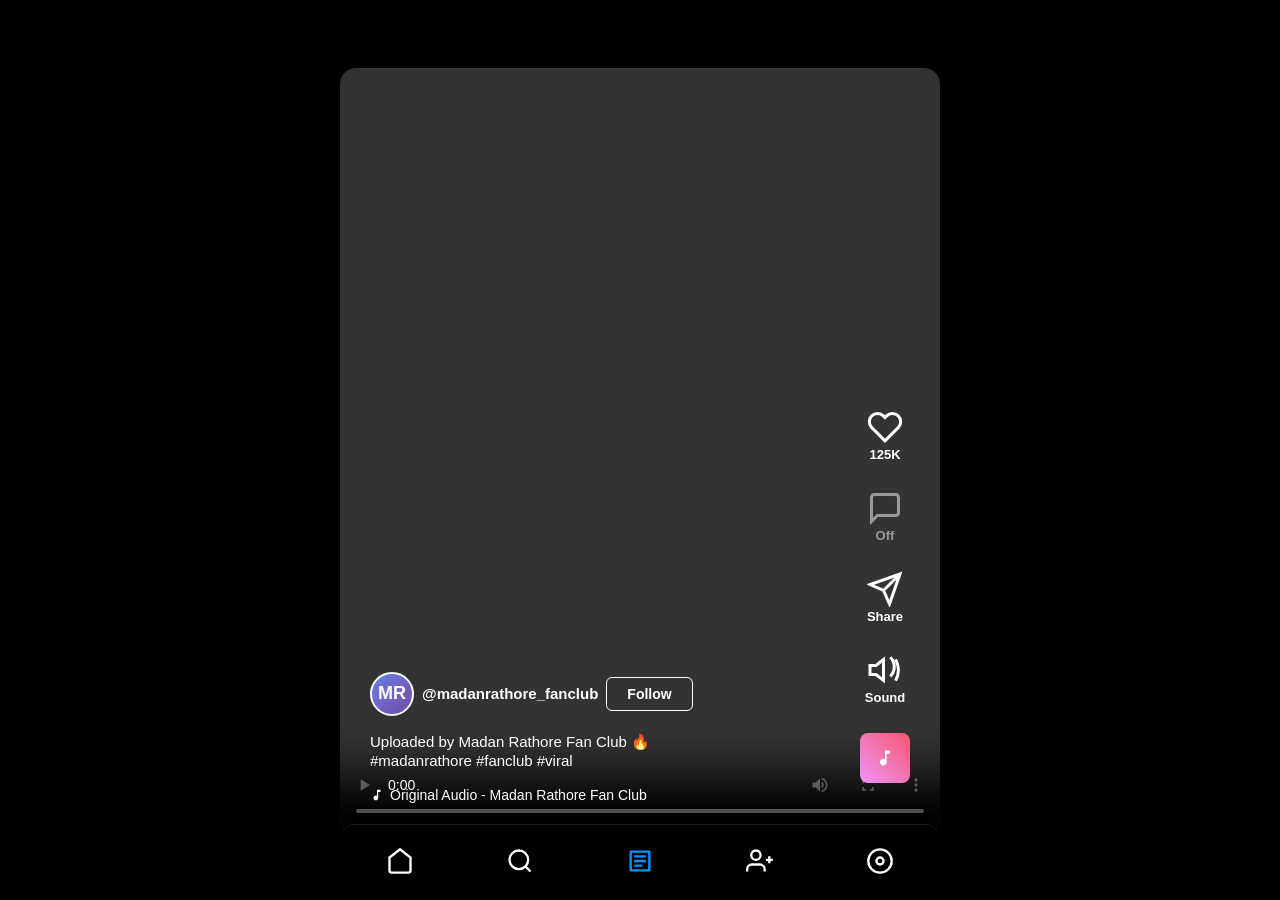
==== index.html @ 6d14d00e "Fix reel visibility - add controls attribute and improve video display" ====
<!doctype html>
<html lang="en">
  <head>
    <meta charset="UTF-8" />
    <meta
      name="viewport"
      content="width=device-width, initial-scale=1.0, maximum-scale=1.0, user-scalable=no, viewport-fit=cover"
    />
    <meta name="apple-mobile-web-app-capable" content="yes" />
    <meta name="mobile-web-app-capable" content="yes" />
    <title>Instagram Reels</title>
    <link rel="stylesheet" href="styles.css" />
  </head>
  <body>
    <div class="reels-container">
      <!-- Reel 1 -->
      <div class="reel">
        <div class="reel-video">
          <video id="reel-video" class="video-player" playsinline loop controls>
            <source src="video-viral.mp4" type="video/mp4" />
            Your browser does not support the video tag.
          </video>
        </div>

        <div class="reel-overlay">
          <div class="reel-info">
            <div class="user-info">
              <div
                class="user-avatar"
                style="
                  background: linear-gradient(135deg, #667eea 0%, #764ba2 100%);
                  display: flex;
                  align-items: center;
                  justify-content: center;
                  font-size: 18px;
                  font-weight: bold;
                "
              >
                MR
              </div>
              <span class="username">@madanrathore_fanclub</span>
              <button class="follow-btn">Follow</button>
            </div>
            <p class="reel-description">
              Uploaded by Madan Rathore Fan Club 🔥 #madanrathore #fanclub
              #viral
            </p>
            <div class="audio-info">
              <svg class="music-icon" viewBox="0 0 24 24" fill="currentColor">
                <path
                  d="M12 3v10.55c-.59-.34-1.27-.55-2-.55-2.21 0-4 1.79-4 4s1.79 4 4 4 4-1.79 4-4V7h4V3h-6z"
                />
              </svg>
              <span class="audio-text"
                >Original Audio - Madan Rathore Fan Club</span
              >
            </div>
          </div>

          <div class="reel-actions">
            <button class="action-btn" id="like-btn">
              <svg
                viewBox="0 0 24 24"
                fill="none"
                stroke="currentColor"
                stroke-width="2"
              >
                <path
                  d="M20.84 4.61a5.5 5.5 0 0 0-7.78 0L12 5.67l-1.06-1.06a5.5 5.5 0 0 0-7.78 7.78l1.06 1.06L12 21.23l7.78-7.78 1.06-1.06a5.5 5.5 0 0 0 0-7.78z"
                />
              </svg>
              <span id="like-count">125000</span>
            </button>

            <button
              class="action-btn"
              style="opacity: 0.5; cursor: not-allowed"
            >
              <svg
                viewBox="0 0 24 24"
                fill="none"
                stroke="currentColor"
                stroke-width="2"
              >
                <path
                  d="M21 15a2 2 0 0 1-2 2H7l-4 4V5a2 2 0 0 1 2-2h14a2 2 0 0 1 2 2z"
                />
              </svg>
              <span>Off</span>
            </button>

            <button class="action-btn">
              <svg
                viewBox="0 0 24 24"
                fill="none"
                stroke="currentColor"
                stroke-width="2"
              >
                <path d="M22 2L11 13M22 2l-7 20-4-9-9-4 20-7z" />
              </svg>
              <span>Share</span>
            </button>

            <button class="action-btn" id="sound-btn">
              <svg
                viewBox="0 0 24 24"
                fill="none"
                stroke="currentColor"
                stroke-width="2"
              >
                <polygon points="11 5 6 9 2 9 2 15 6 15 11 19 11 5"></polygon>
                <path d="M15.54 3.54a9 9 0 0 1 0 12.72M19.07 4.93a15 15 0 0 1 0 14.14"></path>
              </svg>
              <span>Sound</span>
            </button>

            <div
              class="audio-thumbnail"
              style="
                background: linear-gradient(45deg, #f093fb 0%, #f5576c 100%);
                display: flex;
                align-items: center;
                justify-content: center;
              "
            >
              <svg
                viewBox="0 0 24 24"
                fill="white"
                style="width: 20px; height: 20px"
              >
                <path
                  d="M12 3v10.55c-.59-.34-1.27-.55-2-.55-2.21 0-4 1.79-4 4s1.79 4 4 4 4-1.79 4-4V7h4V3h-6z"
                />
              </svg>
            </div>
          </div>
        </div>
      </div>
    </div>

    <!-- Bottom Navigation -->
    <nav class="bottom-nav">
      <button class="nav-btn">
        <svg
          viewBox="0 0 24 24"
          fill="none"
          stroke="currentColor"
          stroke-width="2"
        >
          <path d="M3 9l9-7 9 7v11a2 2 0 0 1-2 2H5a2 2 0 0 1-2-2z" />
        </svg>
      </button>
      <button class="nav-btn">
        <svg
          viewBox="0 0 24 24"
          fill="none"
          stroke="currentColor"
          stroke-width="2"
        >
          <circle cx="11" cy="11" r="8" />
          <path d="m21 21-4.35-4.35" />
        </svg>
      </button>
      <button class="nav-btn active">
        <svg viewBox="0 0 24 24" fill="currentColor">
          <path
            d="M4 3h16a1 1 0 0 1 1 1v16a1 1 0 0 1-1 1H4a1 1 0 0 1-1-1V4a1 1 0 0 1 1-1zm1 2v14h14V5H5zm2 2h10v2H7V7zm0 4h10v2H7v-2zm0 4h7v2H7v-2z"
          />
        </svg>
      </button>
      <button class="nav-btn">
        <svg
          viewBox="0 0 24 24"
          fill="none"
          stroke="currentColor"
          stroke-width="2"
        >
          <path d="M16 21v-2a4 4 0 0 0-4-4H5a4 4 0 0 0-4 4v2" />
          <circle cx="8.5" cy="7" r="4" />
          <path d="M20 8v6M23 11h-6" />
        </svg>
      </button>
      <button class="nav-btn">
        <svg
          viewBox="0 0 24 24"
          fill="none"
          stroke="currentColor"
          stroke-width="2"
        >
          <circle cx="12" cy="12" r="10" />
          <circle cx="12" cy="12" r="3" />
        </svg>
      </button>
    </nav>

    <script>
      // Like functionality with localStorage persistence
      const likeBtn = document.getElementById("like-btn");
      const likeCountSpan = document.getElementById("like-count");
      const soundBtn = document.getElementById("sound-btn");

      // Initial like count
      const INITIAL_LIKES = 125000;

      // Check if user has already liked (persists across browser sessions)
      let hasLiked = localStorage.getItem("hasLiked") === "true";
      let currentLikes =
        parseInt(localStorage.getItem("likeCount")) || INITIAL_LIKES;

      // Sound state
      let isMuted = localStorage.getItem("videoMuted") === "true";

      // Format number with K suffix
      function formatCount(count) {
        if (count >= 1000) {
          return (count / 1000).toFixed(1).replace(/\.0$/, "") + "K";
        }
        return count.toString();
      }

      // Update UI
      function updateLikeUI() {
        likeCountSpan.textContent = formatCount(currentLikes);

        if (hasLiked) {
          // Liked state - filled heart
          likeBtn.querySelector("svg").innerHTML =
            '<path fill="red" stroke="red" d="M20.84 4.61a5.5 5.5 0 0 0-7.78 0L12 5.67l-1.06-1.06a5.5 5.5 0 0 0-7.78 7.78l1.06 1.06L12 21.23l7.78-7.78 1.06-1.06a5.5 5.5 0 0 0 0-7.78z"/>';
          likeBtn.classList.add("liked");
        }
      }

      // Update sound UI
      function updateSoundUI() {
        if (isMuted) {
          soundBtn.style.opacity = "0.5";
          soundBtn.querySelector("span").textContent = "Muted";
        } else {
          soundBtn.style.opacity = "1";
          soundBtn.querySelector("span").textContent = "Sound";
        }
      }

      // Initialize on page load
      updateLikeUI();
      updateSoundUI();

      // Video autoplay on load
      const video = document.getElementById("reel-video");

      // Set initial mute state
      video.muted = isMuted;

      // Play video when page loads
      video.play().catch((err) => {
        console.log("Autoplay prevented:", err);
      });

      // Toggle play/pause on video click
      video.addEventListener("click", function (e) {
        if (e.target.tagName !== "BUTTON") {
          if (video.paused) {
            video.play();
          } else {
            video.pause();
          }
        }
      });

      // Sound button click handler
      soundBtn.addEventListener("click", function (e) {
        e.stopPropagation();
        isMuted = !isMuted;
        video.muted = isMuted;
        localStorage.setItem("videoMuted", isMuted ? "true" : "false");
        updateSoundUI();
      });

      // Like button click handler
      likeBtn.addEventListener("click", function () {
        if (!hasLiked) {
          // Like the video
          hasLiked = true;
          currentLikes++;

          // Save to localStorage (persists even after closing browser)
          localStorage.setItem("hasLiked", "true");
          localStorage.setItem("likeCount", currentLikes.toString());

          // Update UI with filled heart
          likeBtn.querySelector("svg").innerHTML =
            '<path fill="red" stroke="red" d="M20.84 4.61a5.5 5.5 0 0 0-7.78 0L12 5.67l-1.06-1.06a5.5 5.5 0 0 0-7.78 7.78l1.06 1.06L12 21.23l7.78-7.78 1.06-1.06a5.5 5.5 0 0 0 0-7.78z"/>';
          likeBtn.classList.add("liked");
          likeCountSpan.textContent = formatCount(currentLikes);

          // Add animation
          likeBtn.style.transform = "scale(1.2)";
          setTimeout(() => {
            likeBtn.style.transform = "scale(1)";
          }, 200);
        } else {
          // Unlike the video (remove only their own like)
          hasLiked = false;
          currentLikes--;

          // Update localStorage
          localStorage.setItem("hasLiked", "false");
          localStorage.setItem("likeCount", currentLikes.toString());

          // Update UI with empty heart
          likeBtn.querySelector("svg").innerHTML =
            '<path fill="none" stroke="currentColor" d="M20.84 4.61a5.5 5.5 0 0 0-7.78 0L12 5.67l-1.06-1.06a5.5 5.5 0 0 0-7.78 7.78l1.06 1.06L12 21.23l7.78-7.78 1.06-1.06a5.5 5.5 0 0 0 0-7.78z"/>';
          likeBtn.classList.remove("liked");
          likeCountSpan.textContent = formatCount(currentLikes);

          // Add animation
          likeBtn.style.transform = "scale(0.9)";
          setTimeout(() => {
            likeBtn.style.transform = "scale(1)";
          }, 200);
        }
      });
    </script>
  </body>
</html>
---- styles.css ----
* {
    margin: 0;
    padding: 0;
    box-sizing: border-box;
}

body {
    font-family: -apple-system, BlinkMacSystemFont, 'Segoe UI', Roboto, Helvetica, Arial, sans-serif;
    background-color: #000;
    color: #fff;
    overflow-x: hidden;
    /* Prevent pull-to-refresh on mobile */
    overscroll-behavior-y: none;
}

/* Reels Container */
.reels-container {
    width: 100%;
    height: 100vh;
    overflow-y: scroll;
    scroll-snap-type: y mandatory;
    -webkit-overflow-scrolling: touch;
    scrollbar-width: none; /* Firefox */
}

.reels-container::-webkit-scrollbar {
    display: none; /* Chrome, Safari, Opera */
}

/* Individual Reel */
.reel {
    position: relative;
    width: 100%;
    height: 100vh;
    scroll-snap-align: start;
    display: flex;
    align-items: center;
    justify-content: center;
    background-color: #000;
}

/* Video Container */
.reel-video {
    width: 100%;
    height: 100%;
    display: flex;
    align-items: center;
    justify-content: center;
}

.video-player {
    width: 100%;
    height: 100%;
    object-fit: cover;
}

.video-placeholder {
    width: 100%;
    height: 100%;
    display: flex;
    align-items: center;
    justify-content: center;
    background: linear-gradient(135deg, #667eea 0%, #764ba2 100%);
    font-size: 2rem;
    font-weight: bold;
}

/* Overlay */
.reel-overlay {
    position: absolute;
    top: 0;
    left: 0;
    width: 100%;
    height: 100%;
    display: flex;
    justify-content: space-between;
    padding: 12px;
    padding-bottom: 80px; /* Space for bottom nav on mobile */
    pointer-events: none;
}

.reel-overlay > * {
    pointer-events: all;
}

/* Reel Info (Left Side) */
.reel-info {
    display: flex;
    flex-direction: column;
    justify-content: flex-end;
    flex: 1;
    padding-right: 60px;
    gap: 10px;
    max-width: calc(100% - 70px); /* Prevent overflow into actions */
}

.user-info {
    display: flex;
    align-items: center;
    gap: 8px;
    flex-wrap: wrap;
}

.user-avatar {
    width: 32px;
    height: 32px;
    border-radius: 50%;
    border: 2px solid #fff;
    object-fit: cover;
    flex-shrink: 0;
}

.username {
    font-weight: 600;
    font-size: 13px;
    white-space: nowrap;
    overflow: hidden;
    text-overflow: ellipsis;
    max-width: 150px;
}

.follow-btn {
    padding: 5px 12px;
    background-color: transparent;
    color: #fff;
    border: 1px solid #fff;
    border-radius: 6px;
    font-weight: 600;
    font-size: 12px;
    cursor: pointer;
    transition: all 0.2s;
    white-space: nowrap;
    flex-shrink: 0;
}

.follow-btn:hover {
    background-color: #fff;
    color: #000;
}

.reel-description {
    font-size: 13px;
    line-height: 1.3;
    max-width: 100%;
    overflow: hidden;
    text-overflow: ellipsis;
    display: -webkit-box;
    -webkit-line-clamp: 2;
    -webkit-box-orient: vertical;
    word-break: break-word;
}

.audio-info {
    display: flex;
    align-items: center;
    gap: 6px;
    font-size: 12px;
    overflow: hidden;
}

.music-icon {
    width: 14px;
    height: 14px;
    flex-shrink: 0;
}

.audio-text {
    white-space: nowrap;
    overflow: hidden;
    text-overflow: ellipsis;
    max-width: 100%;
}

/* Reel Actions (Right Side) */
.reel-actions {
    display: flex;
    flex-direction: column;
    justify-content: flex-end;
    align-items: center;
    gap: 20px;
    padding-bottom: 10px;
}

.action-btn {
    background: none;
    border: none;
    color: #fff;
    cursor: pointer;
    display: flex;
    flex-direction: column;
    align-items: center;
    gap: 2px;
    transition: transform 0.2s;
    -webkit-tap-highlight-color: transparent;
}

.action-btn:hover {
    transform: scale(1.1);
}

.action-btn svg {
    width: 26px;
    height: 26px;
}

.action-btn span {
    font-size: 11px;
    font-weight: 600;
}

.audio-thumbnail {
    width: 36px;
    height: 36px;
    border-radius: 8px;
    overflow: hidden;
    animation: spin 3s linear infinite;
}

.audio-thumbnail img {
    width: 100%;
    height: 100%;
    object-fit: cover;
}

@keyframes spin {
    from {
        transform: rotate(0deg);
    }
    to {
        transform: rotate(360deg);
    }
}

/* Bottom Navigation */
.bottom-nav {
    position: fixed;
    bottom: 0;
    left: 0;
    width: 100%;
    background-color: rgba(0, 0, 0, 0.9);
    backdrop-filter: blur(10px);
    display: flex;
    justify-content: space-around;
    padding: 8px 0;
    padding-bottom: max(8px, env(safe-area-inset-bottom)); /* iOS notch support */
    border-top: 1px solid rgba(255, 255, 255, 0.1);
    z-index: 1000;
}

.nav-btn {
    background: none;
    border: none;
    color: #fff;
    cursor: pointer;
    padding: 6px;
    transition: opacity 0.2s;
    -webkit-tap-highlight-color: transparent;
}

.nav-btn:hover {
    opacity: 0.7;
}

.nav-btn.active {
    color: #0095f6;
}

.nav-btn svg {
    width: 22px;
    height: 22px;
}

/* Small Mobile Devices (up to 360px) */
@media (max-width: 360px) {
    .reel-overlay {
        padding: 10px;
        padding-bottom: 70px;
    }
    
    .reel-info {
        padding-right: 50px;
        gap: 8px;
    }
    
    .user-avatar {
        width: 28px;
        height: 28px;
    }
    
    .username {
        font-size: 12px;
        max-width: 120px;
    }
    
    .follow-btn {
        padding: 4px 10px;
        font-size: 11px;
    }
    
    .reel-description {
        font-size: 12px;
        -webkit-line-clamp: 2;
    }
    
    .audio-info {
        font-size: 11px;
    }
    
    .action-btn svg {
        width: 24px;
        height: 24px;
    }
    
    .action-btn span {
        font-size: 10px;
    }
    
    .reel-actions {
        gap: 16px;
    }
    
    .audio-thumbnail {
        width: 32px;
        height: 32px;
    }
    
    .nav-btn svg {
        width: 20px;
        height: 20px;
    }
}

/* Medium Mobile Devices (361px - 480px) */
@media (min-width: 361px) and (max-width: 480px) {
    .reel-info {
        gap: 10px;
    }
    
    .username {
        max-width: 160px;
    }
}

/* Large Mobile Devices / Small Tablets (481px - 767px) */
@media (min-width: 481px) and (max-width: 767px) {
    .reel-overlay {
        padding: 16px;
        padding-bottom: 85px;
    }
    
    .reel-info {
        padding-right: 70px;
        gap: 12px;
    }
    
    .user-avatar {
        width: 36px;
        height: 36px;
    }
    
    .username {
        font-size: 14px;
        max-width: 200px;
    }
    
    .follow-btn {
        padding: 6px 14px;
        font-size: 13px;
    }
    
    .reel-description {
        font-size: 14px;
        -webkit-line-clamp: 3;
    }
    
    .audio-info {
        font-size: 13px;
    }
    
    .music-icon {
        width: 16px;
        height: 16px;
    }
    
    .action-btn svg {
        width: 28px;
        height: 28px;
    }
    
    .action-btn span {
        font-size: 12px;
    }
    
    .reel-actions {
        gap: 22px;
    }
    
    .audio-thumbnail {
        width: 40px;
        height: 40px;
    }
    
    .bottom-nav {
        padding: 10px 0;
        padding-bottom: max(10px, env(safe-area-inset-bottom));
    }
    
    .nav-btn svg {
        width: 24px;
        height: 24px;
    }
}

/* Tablet Styles */
@media (min-width: 768px) {
    .reels-container {
        display: flex;
        justify-content: center;
        align-items: center;
        padding: 20px;
    }
    
    .reel {
        max-width: 500px;
        max-height: 90vh;
        border-radius: 12px;
        overflow: hidden;
        box-shadow: 0 10px 40px rgba(0, 0, 0, 0.5);
    }
    
    .video-placeholder {
        border-radius: 12px;
    }
    
    .reel-overlay {
        padding: 20px;
        padding-bottom: 20px;
    }
    
    .reel-info {
        padding-right: 100px;
        gap: 14px;
    }
    
    .user-avatar {
        width: 40px;
        height: 40px;
    }
    
    .username {
        font-size: 14px;
        max-width: 250px;
    }
    
    .follow-btn {
        padding: 6px 16px;
        font-size: 13px;
    }
    
    .reel-description {
        font-size: 14px;
        -webkit-line-clamp: 3;
    }
    
    .action-btn svg {
        width: 32px;
        height: 32px;
    }
    
    .action-btn span {
        font-size: 12px;
    }
    
    .reel-actions {
        gap: 24px;
        padding-bottom: 20px;
    }
    
    .audio-thumbnail {
        width: 50px;
        height: 50px;
    }
}

/* Desktop Styles */
@media (min-width: 1024px) {
    .reels-container {
        padding: 40px;
    }
    
    .reel {
        max-width: 600px;
        max-height: 85vh;
        border-radius: 16px;
    }
    
    .video-placeholder {
        border-radius: 16px;
        font-size: 3rem;
    }
    
    .reel-overlay {
        padding: 30px;
    }
    
    .reel-info {
        padding-right: 120px;
        gap: 16px;
    }
    
    .user-avatar {
        width: 44px;
        height: 44px;
    }
    
    .username {
        font-size: 15px;
    }
    
    .follow-btn {
        padding: 8px 20px;
        font-size: 14px;
    }
    
    .reel-description {
        font-size: 15px;
        max-width: 450px;
    }
    
    .audio-info {
        font-size: 14px;
    }
    
    .audio-text {
        max-width: 300px;
    }
    
    .action-btn svg {
        width: 36px;
        height: 36px;
    }
    
    .action-btn span {
        font-size: 13px;
    }
    
    .reel-actions {
        gap: 28px;
    }
    
    .bottom-nav {
        padding: 16px 0;
        max-width: 600px;
        left: 50%;
        transform: translateX(-50%);
        border-radius: 16px 16px 0 0;
    }
    
    .nav-btn svg {
        width: 28px;
        height: 28px;
    }
}

/* Large Desktop */
@media (min-width: 1440px) {
    .reel {
        max-width: 700px;
    }
    
    .reel-description {
        max-width: 500px;
    }
}

/* Touch Interactions for Mobile */
@media (hover: none) and (pointer: coarse) {
    /* Improve touch targets */
    .action-btn {
        min-width: 44px;
        min-height: 44px;
    }
    
    .nav-btn {
        min-width: 44px;
        min-height: 44px;
    }
    
    .follow-btn {
        min-height: 32px;
    }
    
    .action-btn:active {
        transform: scale(0.95);
    }
    
    .action-btn {
        transition: transform 0.2s;
    }
    
    .action-btn.liked svg {
        filter: drop-shadow(0 0 8px rgba(255, 0, 0, 0.5));
    }
    
    .follow-btn:active {
        opacity: 0.8;
    }
    
    .nav-btn:active {
        opacity: 0.5;
    }
}

/* Accessibility */
@media (prefers-reduced-motion: reduce) {
    .audio-thumbnail {
        animation: none;
    }
    
    .action-btn:hover,
    .action-btn:active {
        transform: none;
    }
}

/* Dark Mode Enhancement */
@media (prefers-color-scheme: dark) {
    .bottom-nav {
        background-color: rgba(0, 0, 0, 0.95);
    }
}

/* Print Styles */
@media print {
    .bottom-nav,
    .reel-actions {
        display: none;
    }
}
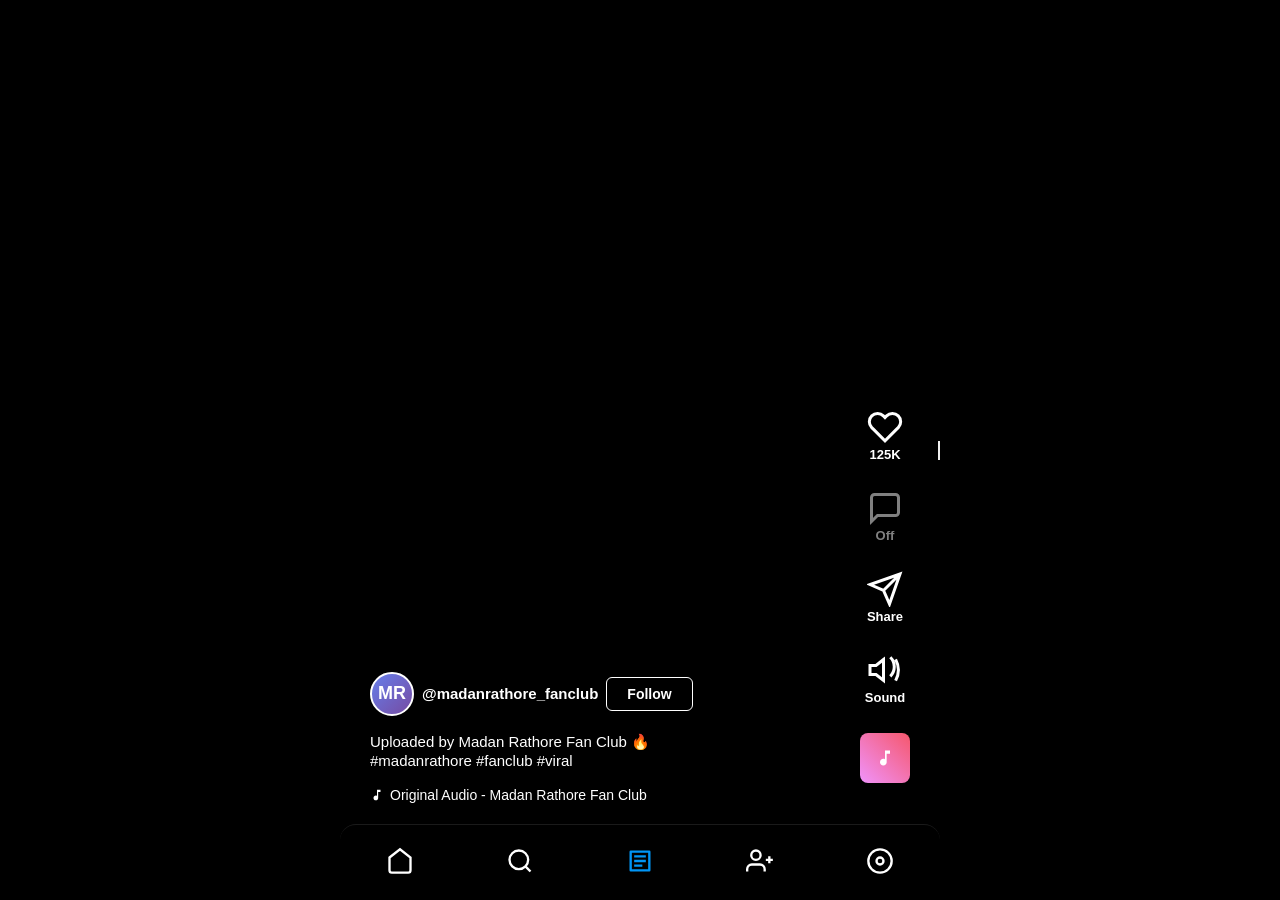
==== commit edae84ea: "Remove default video controls - implement Instagram-style play/pause overlay button" ====
--- a/index.html
+++ b/index.html
@@ -16,10 +16,18 @@
       <!-- Reel 1 -->
       <div class="reel">
         <div class="reel-video">
-          <video id="reel-video" class="video-player" playsinline loop controls>
+          <video id="reel-video" class="video-player" playsinline loop>
             <source src="video-viral.mp4" type="video/mp4" />
             Your browser does not support the video tag.
           </video>
+          <!-- Play/Pause Overlay Button -->
+          <div class="video-controls-overlay" id="videoControlsOverlay">
+            <button class="play-pause-btn" id="playPauseBtn">
+              <svg viewBox="0 0 24 24" fill="white">
+                <polygon points="5 3 19 12 5 21 5 3"></polygon>
+              </svg>
+            </button>
+          </div>
         </div>
 
         <div class="reel-overlay">
@@ -198,6 +206,8 @@
       const likeBtn = document.getElementById("like-btn");
       const likeCountSpan = document.getElementById("like-count");
       const soundBtn = document.getElementById("sound-btn");
+      const playPauseBtn = document.getElementById("playPauseBtn");
+      const videoControlsOverlay = document.getElementById("videoControlsOverlay");
 
       // Initial like count
       const INITIAL_LIKES = 125000;
@@ -241,6 +251,15 @@
         }
       }
 
+      // Update play/pause button
+      function updatePlayPauseBtn() {
+        if (video.paused) {
+          playPauseBtn.innerHTML = '<svg viewBox="0 0 24 24" fill="white"><polygon points="5 3 19 12 5 21 5 3"></polygon></svg>';
+        } else {
+          playPauseBtn.innerHTML = '<svg viewBox="0 0 24 24" fill="white"><rect x="6" y="4" width="4" height="16"></rect><rect x="14" y="4" width="4" height="16"></rect></svg>';
+        }
+      }
+
       // Initialize on page load
       updateLikeUI();
       updateSoundUI();
@@ -256,14 +275,38 @@
         console.log("Autoplay prevented:", err);
       });
 
-      // Toggle play/pause on video click
+      // Update button when video plays/pauses
+      video.addEventListener("play", updatePlayPauseBtn);
+      video.addEventListener("pause", updatePlayPauseBtn);
+
+      // Hide play button when video is playing
+      video.addEventListener("play", () => {
+        videoControlsOverlay.style.opacity = "0";
+        videoControlsOverlay.style.pointerEvents = "none";
+      });
+
+      // Show play button when video is paused
+      video.addEventListener("pause", () => {
+        videoControlsOverlay.style.opacity = "1";
+        videoControlsOverlay.style.pointerEvents = "all";
+      });
+
+      // Play/Pause button click
+      playPauseBtn.addEventListener("click", function (e) {
+        e.stopPropagation();
+        if (video.paused) {
+          video.play();
+        } else {
+          video.pause();
+        }
+      });
+
+      // Click on video to play/pause
       video.addEventListener("click", function (e) {
-        if (e.target.tagName !== "BUTTON") {
-          if (video.paused) {
-            video.play();
-          } else {
-            video.pause();
-          }
+        if (video.paused) {
+          video.play();
+        } else {
+          video.pause();
         }
       });
 
@@ -320,6 +363,9 @@
           }, 200);
         }
       });
+
+      // Initialize play/pause button state
+      updatePlayPauseBtn();
     </script>
   </body>
 </html>
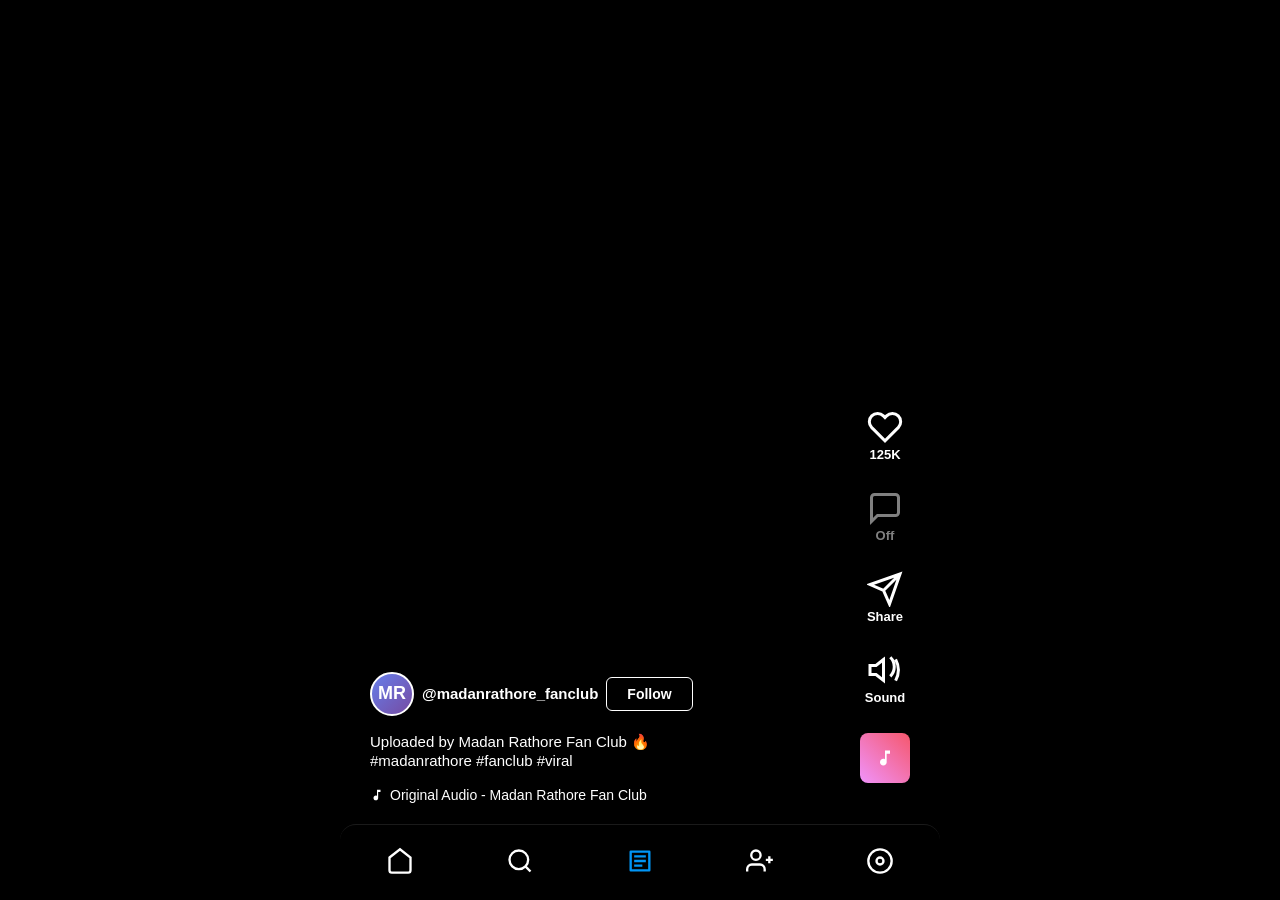
==== commit 2cb37e6d: "Update index.html" ====
--- a/index.html
+++ b/index.html
@@ -77,7 +77,7 @@
                   d="M20.84 4.61a5.5 5.5 0 0 0-7.78 0L12 5.67l-1.06-1.06a5.5 5.5 0 0 0-7.78 7.78l1.06 1.06L12 21.23l7.78-7.78 1.06-1.06a5.5 5.5 0 0 0 0-7.78z"
                 />
               </svg>
-              <span id="like-count">125000</span>
+              <span id="like-count">3000</span>
             </button>
 
             <button
@@ -368,4 +368,4 @@
       updatePlayPauseBtn();
     </script>
   </body>
-</html>+</html>
--- a/styles.css
+++ b/styles.css
@@ -46,12 +46,62 @@
     display: flex;
     align-items: center;
     justify-content: center;
+    position: relative;
 }
 
 .video-player {
     width: 100%;
     height: 100%;
     object-fit: cover;
+}
+
+/* Video Controls Overlay */
+.video-controls-overlay {
+    position: absolute;
+    top: 0;
+    left: 0;
+    width: 100%;
+    height: 100%;
+    display: flex;
+    align-items: center;
+    justify-content: center;
+    background-color: rgba(0, 0, 0, 0.2);
+    opacity: 0;
+    transition: opacity 0.3s ease;
+    pointer-events: none;
+    z-index: 10;
+}
+
+.play-pause-btn {
+    background: none;
+    border: none;
+    cursor: pointer;
+    display: flex;
+    align-items: center;
+    justify-content: center;
+    width: 60px;
+    height: 60px;
+    border-radius: 50%;
+    background-color: rgba(255, 255, 255, 0.3);
+    backdrop-filter: blur(10px);
+    transition: all 0.3s ease;
+    pointer-events: all;
+    -webkit-tap-highlight-color: transparent;
+}
+
+.play-pause-btn:hover {
+    background-color: rgba(255, 255, 255, 0.4);
+    transform: scale(1.1);
+}
+
+.play-pause-btn:active {
+    transform: scale(0.95);
+}
+
+.play-pause-btn svg {
+    width: 32px;
+    height: 32px;
+    margin-left: 2px;
 }
 
 .video-placeholder {
@@ -77,6 +127,7 @@
     padding: 12px;
     padding-bottom: 80px; /* Space for bottom nav on mobile */
     pointer-events: none;
+    z-index: 5;
 }
 
 .reel-overlay > * {
@@ -328,6 +379,16 @@
         width: 20px;
         height: 20px;
     }
+
+    .play-pause-btn {
+        width: 50px;
+        height: 50px;
+    }
+
+    .play-pause-btn svg {
+        width: 26px;
+        height: 26px;
+    }
 }
 
 /* Medium Mobile Devices (361px - 480px) */
@@ -408,6 +469,16 @@
     .nav-btn svg {
         width: 24px;
         height: 24px;
+    }
+
+    .play-pause-btn {
+        width: 65px;
+        height: 65px;
+    }
+
+    .play-pause-btn svg {
+        width: 34px;
+        height: 34px;
     }
 }
 
@@ -480,6 +551,16 @@
         width: 50px;
         height: 50px;
     }
+
+    .play-pause-btn {
+        width: 70px;
+        height: 70px;
+    }
+
+    .play-pause-btn svg {
+        width: 36px;
+        height: 36px;
+    }
 }
 
 /* Desktop Styles */
@@ -560,6 +641,16 @@
         width: 28px;
         height: 28px;
     }
+
+    .play-pause-btn {
+        width: 75px;
+        height: 75px;
+    }
+
+    .play-pause-btn svg {
+        width: 40px;
+        height: 40px;
+    }
 }
 
 /* Large Desktop */
@@ -621,6 +712,14 @@
     .action-btn:active {
         transform: none;
     }
+
+    .video-controls-overlay {
+        transition: none;
+    }
+
+    .play-pause-btn {
+        transition: none;
+    }
 }
 
 /* Dark Mode Enhancement */
@@ -633,7 +732,8 @@
 /* Print Styles */
 @media print {
     .bottom-nav,
-    .reel-actions {
+    .reel-actions,
+    .video-controls-overlay {
         display: none;
     }
 }
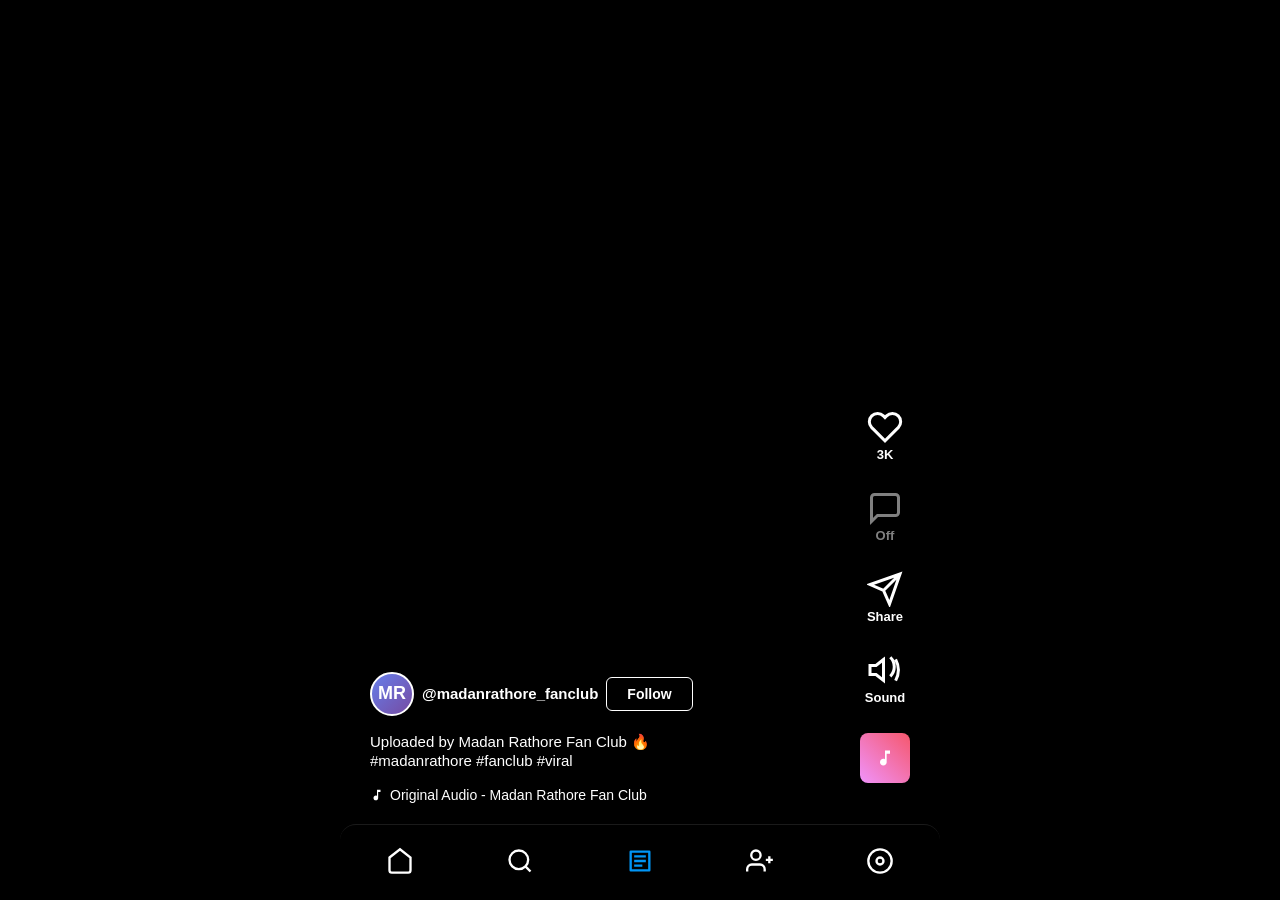
==== commit f14cb426: "like 3k" ====
--- a/index.html
+++ b/index.html
@@ -210,7 +210,7 @@
       const videoControlsOverlay = document.getElementById("videoControlsOverlay");
 
       // Initial like count
-      const INITIAL_LIKES = 125000;
+      const INITIAL_LIKES = 3000;
 
       // Check if user has already liked (persists across browser sessions)
       let hasLiked = localStorage.getItem("hasLiked") === "true";
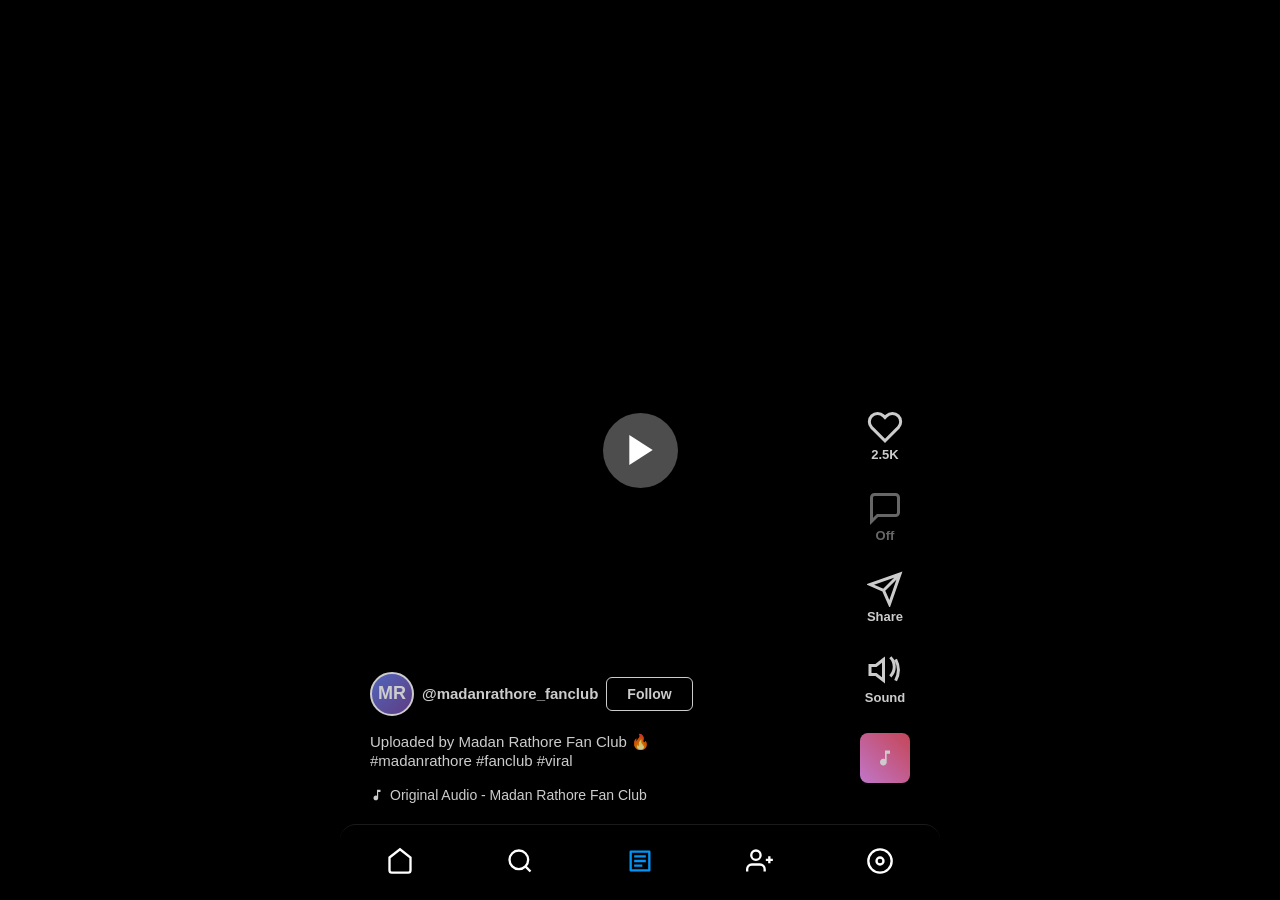
==== commit 8c6a3bb3: "Update index.html" ====
--- a/index.html
+++ b/index.html
@@ -77,7 +77,7 @@
                   d="M20.84 4.61a5.5 5.5 0 0 0-7.78 0L12 5.67l-1.06-1.06a5.5 5.5 0 0 0-7.78 7.78l1.06 1.06L12 21.23l7.78-7.78 1.06-1.06a5.5 5.5 0 0 0 0-7.78z"
                 />
               </svg>
-              <span id="like-count">3000</span>
+              <span id="like-count">2500</span>
             </button>
 
             <button
@@ -117,7 +117,9 @@
                 stroke-width="2"
               >
                 <polygon points="11 5 6 9 2 9 2 15 6 15 11 19 11 5"></polygon>
-                <path d="M15.54 3.54a9 9 0 0 1 0 12.72M19.07 4.93a15 15 0 0 1 0 14.14"></path>
+                <path
+                  d="M15.54 3.54a9 9 0 0 1 0 12.72M19.07 4.93a15 15 0 0 1 0 14.14"
+                ></path>
               </svg>
               <span>Sound</span>
             </button>
@@ -207,15 +209,19 @@
       const likeCountSpan = document.getElementById("like-count");
       const soundBtn = document.getElementById("sound-btn");
       const playPauseBtn = document.getElementById("playPauseBtn");
-      const videoControlsOverlay = document.getElementById("videoControlsOverlay");
+      const videoControlsOverlay = document.getElementById(
+        "videoControlsOverlay",
+      );
 
       // Initial like count
-      const INITIAL_LIKES = 3000;
+      const INITIAL_LIKES = 2500;
 
       // Check if user has already liked (persists across browser sessions)
       let hasLiked = localStorage.getItem("hasLiked") === "true";
-      let currentLikes =
-        parseInt(localStorage.getItem("likeCount")) || INITIAL_LIKES;
+
+      // Clear old like count and reset to new initial value
+      localStorage.removeItem("likeCount");
+      let currentLikes = INITIAL_LIKES;
 
       // Sound state
       let isMuted = localStorage.getItem("videoMuted") === "true";
@@ -254,9 +260,11 @@
       // Update play/pause button
       function updatePlayPauseBtn() {
         if (video.paused) {
-          playPauseBtn.innerHTML = '<svg viewBox="0 0 24 24" fill="white"><polygon points="5 3 19 12 5 21 5 3"></polygon></svg>';
+          playPauseBtn.innerHTML =
+            '<svg viewBox="0 0 24 24" fill="white"><polygon points="5 3 19 12 5 21 5 3"></polygon></svg>';
         } else {
-          playPauseBtn.innerHTML = '<svg viewBox="0 0 24 24" fill="white"><rect x="6" y="4" width="4" height="16"></rect><rect x="14" y="4" width="4" height="16"></rect></svg>';
+          playPauseBtn.innerHTML =
+            '<svg viewBox="0 0 24 24" fill="white"><rect x="6" y="4" width="4" height="16"></rect><rect x="14" y="4" width="4" height="16"></rect></svg>';
         }
       }
 
@@ -270,7 +278,17 @@
       // Set initial mute state
       video.muted = isMuted;
 
-      // Play video when page loads
+      // Play video when page loads - Autoplay by default
+      window.addEventListener("load", () => {
+        video.play().catch((err) => {
+          console.log("Autoplay prevented:", err);
+          // Show play button if autoplay fails
+          videoControlsOverlay.style.opacity = "1";
+          videoControlsOverlay.style.pointerEvents = "all";
+        });
+      });
+
+      // Also try to play immediately
       video.play().catch((err) => {
         console.log("Autoplay prevented:", err);
       });
@@ -294,21 +312,29 @@
       // Play/Pause button click
       playPauseBtn.addEventListener("click", function (e) {
         e.stopPropagation();
+        togglePlayPause();
+      });
+
+      // Click on video to play/pause
+      video.addEventListener("click", function (e) {
+        togglePlayPause();
+      });
+
+      // Click anywhere on the whole screen to play/pause
+      videoControlsOverlay.addEventListener("click", function (e) {
+        if (e.target === videoControlsOverlay) {
+          togglePlayPause();
+        }
+      });
+
+      // Function to toggle play/pause
+      function togglePlayPause() {
         if (video.paused) {
           video.play();
         } else {
           video.pause();
         }
-      });
-
-      // Click on video to play/pause
-      video.addEventListener("click", function (e) {
-        if (video.paused) {
-          video.play();
-        } else {
-          video.pause();
-        }
-      });
+      }
 
       // Sound button click handler
       soundBtn.addEventListener("click", function (e) {
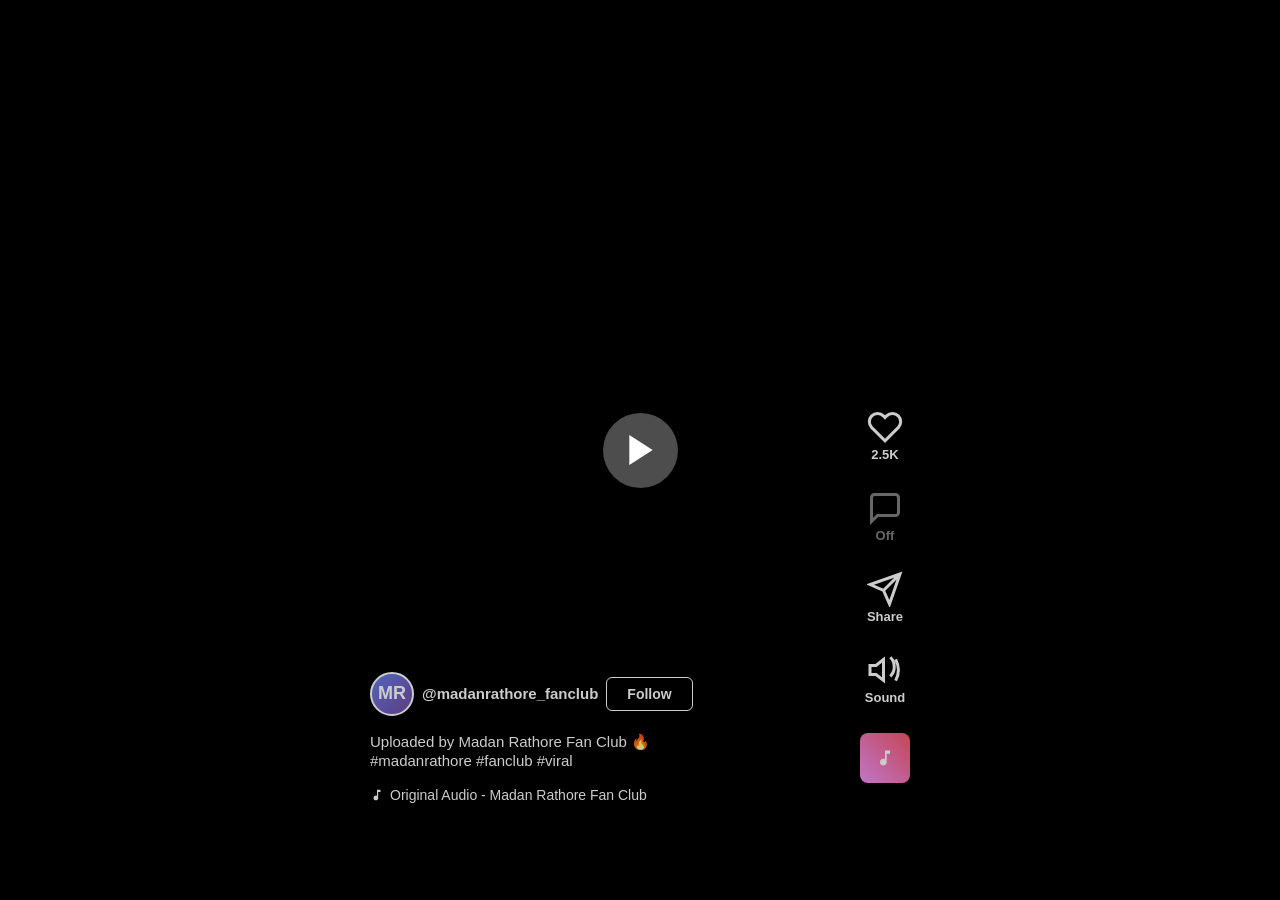
==== commit 57826454: "Update index.html" ====
--- a/index.html
+++ b/index.html
@@ -148,61 +148,6 @@
       </div>
     </div>
 
-    <!-- Bottom Navigation -->
-    <nav class="bottom-nav">
-      <button class="nav-btn">
-        <svg
-          viewBox="0 0 24 24"
-          fill="none"
-          stroke="currentColor"
-          stroke-width="2"
-        >
-          <path d="M3 9l9-7 9 7v11a2 2 0 0 1-2 2H5a2 2 0 0 1-2-2z" />
-        </svg>
-      </button>
-      <button class="nav-btn">
-        <svg
-          viewBox="0 0 24 24"
-          fill="none"
-          stroke="currentColor"
-          stroke-width="2"
-        >
-          <circle cx="11" cy="11" r="8" />
-          <path d="m21 21-4.35-4.35" />
-        </svg>
-      </button>
-      <button class="nav-btn active">
-        <svg viewBox="0 0 24 24" fill="currentColor">
-          <path
-            d="M4 3h16a1 1 0 0 1 1 1v16a1 1 0 0 1-1 1H4a1 1 0 0 1-1-1V4a1 1 0 0 1 1-1zm1 2v14h14V5H5zm2 2h10v2H7V7zm0 4h10v2H7v-2zm0 4h7v2H7v-2z"
-          />
-        </svg>
-      </button>
-      <button class="nav-btn">
-        <svg
-          viewBox="0 0 24 24"
-          fill="none"
-          stroke="currentColor"
-          stroke-width="2"
-        >
-          <path d="M16 21v-2a4 4 0 0 0-4-4H5a4 4 0 0 0-4 4v2" />
-          <circle cx="8.5" cy="7" r="4" />
-          <path d="M20 8v6M23 11h-6" />
-        </svg>
-      </button>
-      <button class="nav-btn">
-        <svg
-          viewBox="0 0 24 24"
-          fill="none"
-          stroke="currentColor"
-          stroke-width="2"
-        >
-          <circle cx="12" cy="12" r="10" />
-          <circle cx="12" cy="12" r="3" />
-        </svg>
-      </button>
-    </nav>
-
     <script>
       // Like functionality with localStorage persistence
       const likeBtn = document.getElementById("like-btn");
@@ -320,9 +265,14 @@
         togglePlayPause();
       });
 
-      // Click anywhere on the whole screen to play/pause
-      videoControlsOverlay.addEventListener("click", function (e) {
-        if (e.target === videoControlsOverlay) {
+      // Click anywhere on the reel container to play/pause
+      const reelContainer = document.querySelector(".reel");
+      reelContainer.addEventListener("click", function (e) {
+        // Don't trigger if clicking on action buttons or follow button
+        const isActionBtn = e.target.closest(".action-btn");
+        const isFollowBtn = e.target.closest(".follow-btn");
+
+        if (!isActionBtn && !isFollowBtn) {
           togglePlayPause();
         }
       });
--- a/styles.css
+++ b/styles.css
@@ -53,6 +53,7 @@
     width: 100%;
     height: 100%;
     object-fit: cover;
+    cursor: pointer;
 }
 
 /* Video Controls Overlay */
@@ -70,6 +71,7 @@
     transition: opacity 0.3s ease;
     pointer-events: none;
     z-index: 10;
+    cursor: pointer;
 }
 
 .play-pause-btn {
@@ -736,4 +738,4 @@
     .video-controls-overlay {
         display: none;
     }
-}+}
